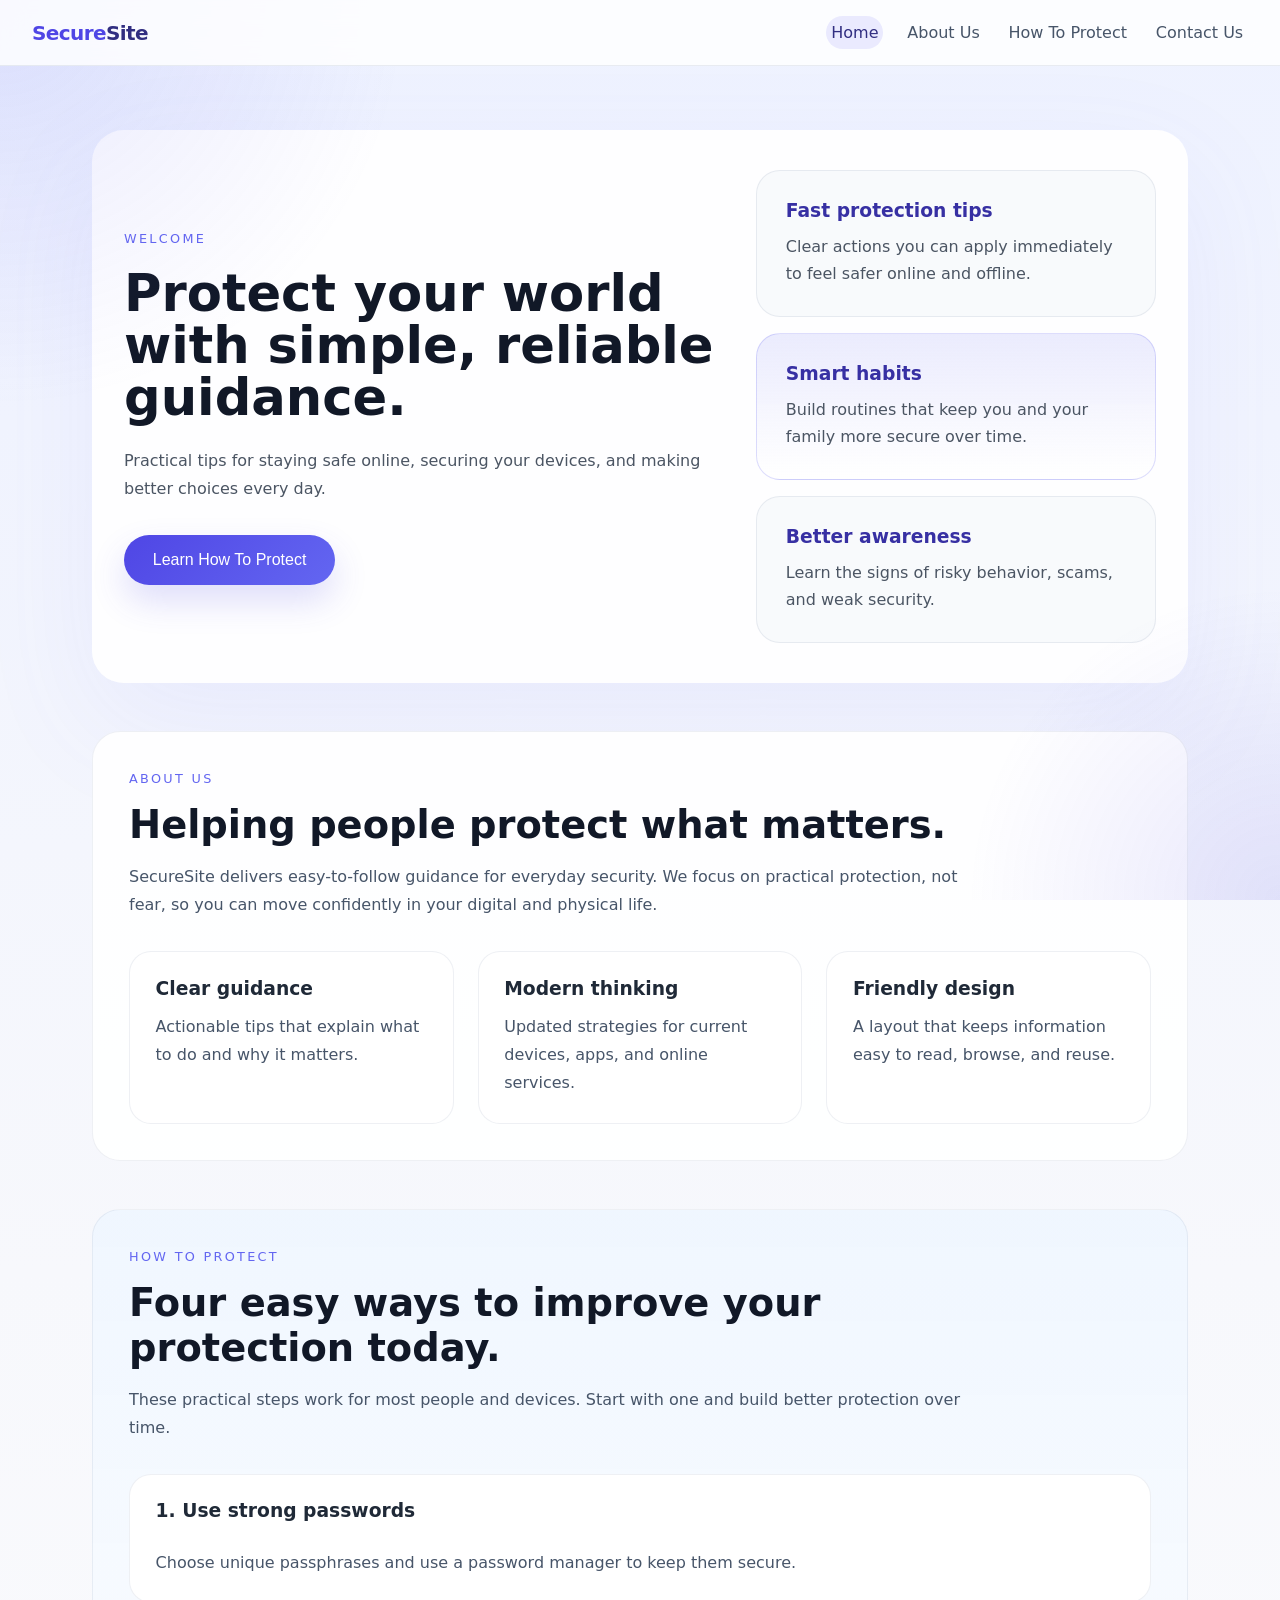
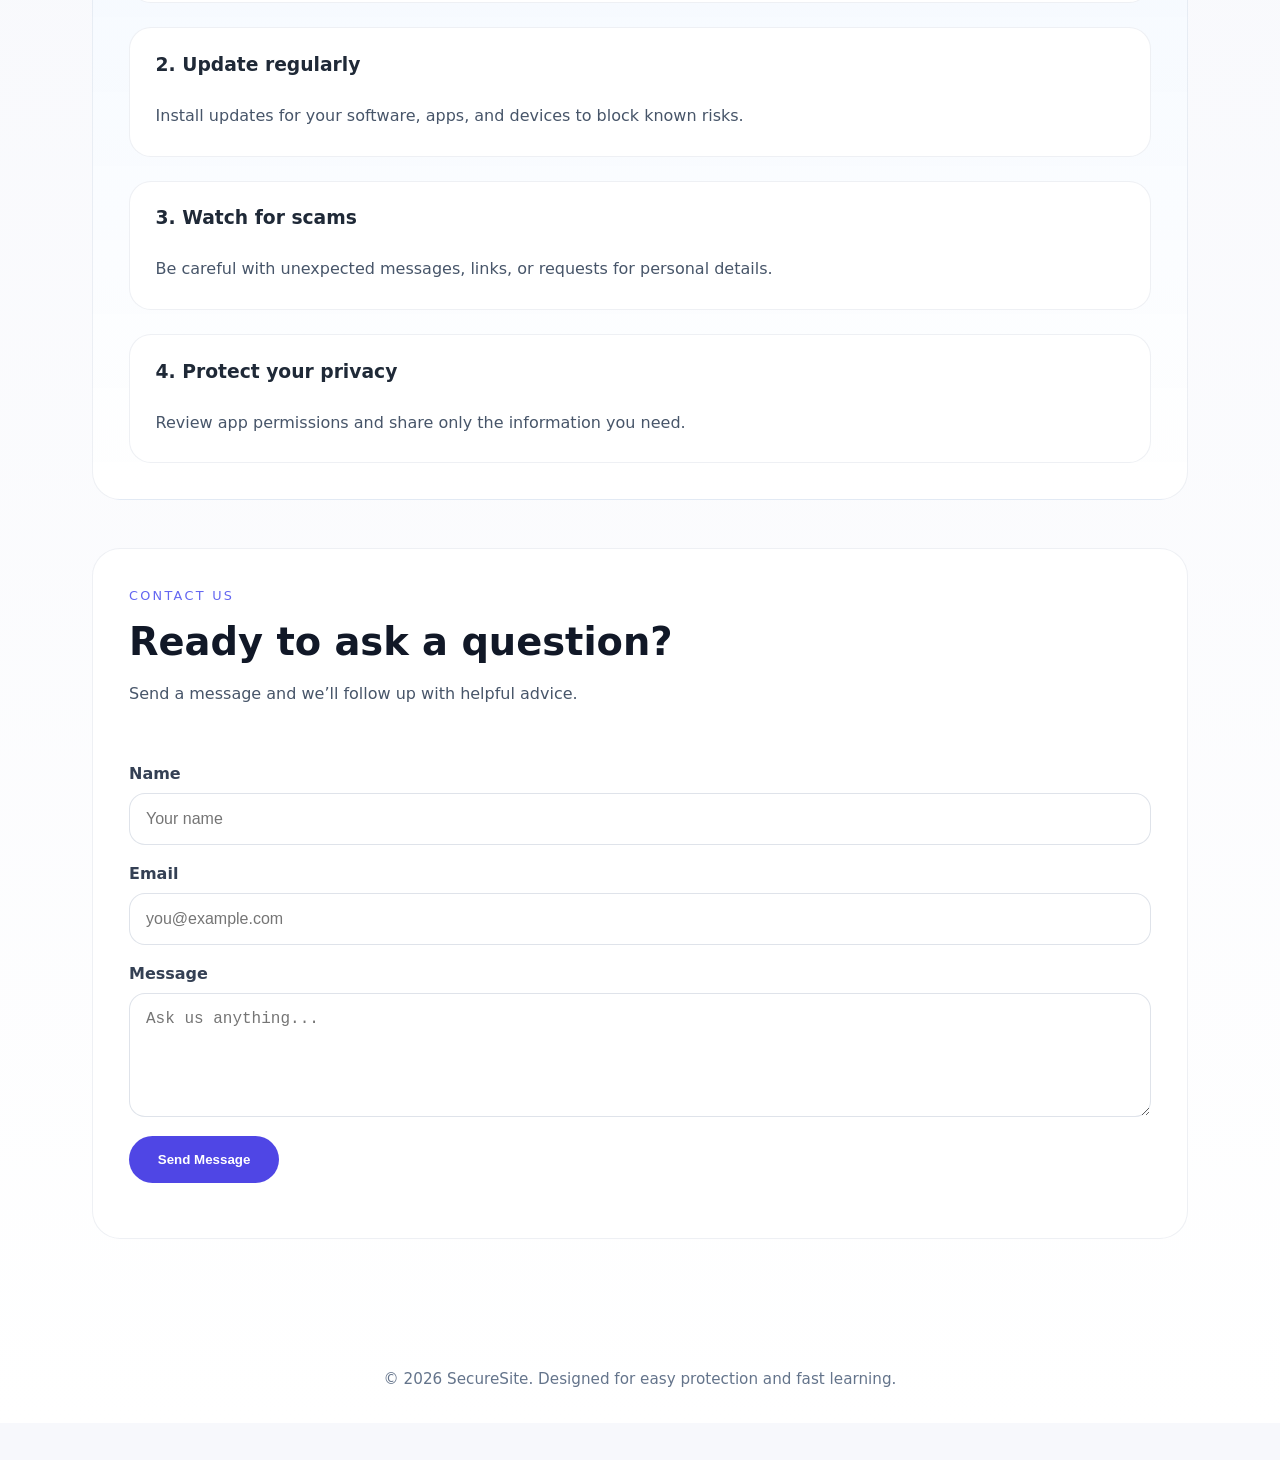
==== homePage.html @ f21cf031 "Add files via upload" ====
<!DOCTYPE html>
<html lang="en">
<head>
  <meta charset="UTF-8">
  <meta name="viewport" content="width=device-width, initial-scale=1.0">
  <title>SecureSite - Home</title>
  <link rel="stylesheet" href="style.css">
  <script src="script.js"></script>
</head>
<body>
  <header class="site-header">
    <div class="brand">
      <a href="#home"><span>Secure</span>Site</a>
    </div>
    <nav class="site-nav">
      <a class="nav-link active" href="#home">Home</a>
      <a class="nav-link" href="#about">About Us</a>
      <a class="nav-link" href="#protect">How To Protect</a>
      <a class="nav-link" href="#contact">Contact Us</a>
    </nav>
  </header>

  <main>
    <section id="home" class="hero">
      <div class="hero-copy">
        <p class="eyebrow">Welcome</p>
        <h1>Protect your world with simple, reliable guidance.</h1>
        <p>Practical tips for staying safe online, securing your devices, and making better choices every day.</p>
        <button class="hero-button">Learn How To Protect</button>
      </div>
      <div class="hero-visual">
        <div class="hero-card">
          <h3>Fast protection tips</h3>
          <p>Clear actions you can apply immediately to feel safer online and offline.</p>
        </div>
        <div class="hero-card highlight">
          <h3>Smart habits</h3>
          <p>Build routines that keep you and your family more secure over time.</p>
        </div>
        <div class="hero-card">
          <h3>Better awareness</h3>
          <p>Learn the signs of risky behavior, scams, and weak security.</p>
        </div>
      </div>
    </section>

    <section id="about" class="content-block">
      <div class="section-intro">
        <span class="section-label">About Us</span>
        <h2>Helping people protect what matters.</h2>
        <p>SecureSite delivers easy-to-follow guidance for everyday security. We focus on practical protection, not fear, so you can move confidently in your digital and physical life.</p>
      </div>
      <div class="feature-grid">
        <article class="feature-card">
          <h3>Clear guidance</h3>
          <p>Actionable tips that explain what to do and why it matters.</p>
        </article>
        <article class="feature-card">
          <h3>Modern thinking</h3>
          <p>Updated strategies for current devices, apps, and online services.</p>
        </article>
        <article class="feature-card">
          <h3>Friendly design</h3>
          <p>A layout that keeps information easy to read, browse, and reuse.</p>
        </article>
      </div>
    </section>

    <section id="protect" class="content-block alt">
      <div class="section-intro">
        <span class="section-label">How To Protect</span>
        <h2>Four easy ways to improve your protection today.</h2>
        <p>These practical steps work for most people and devices. Start with one and build better protection over time.</p>
      </div>
      <div class="steps-grid">
        <article class="step-card">
          <h3>1. Use strong passwords</h3>
          <p>Choose unique passphrases and use a password manager to keep them secure.</p>
        </article>
        <article class="step-card">
          <h3>2. Update regularly</h3>
          <p>Install updates for your software, apps, and devices to block known risks.</p>
        </article>
        <article class="step-card">
          <h3>3. Watch for scams</h3>
          <p>Be careful with unexpected messages, links, or requests for personal details.</p>
        </article>
        <article class="step-card">
          <h3>4. Protect your privacy</h3>
          <p>Review app permissions and share only the information you need.</p>
        </article>
      </div>
    </section>

    <section id="contact" class="content-block contact-section">
      <div class="section-intro">
        <span class="section-label">Contact Us</span>
        <h2>Ready to ask a question?</h2>
        <p>Send a message and we’ll follow up with helpful advice.</p>
      </div>
      <form id="contact-form">
        <div class="form-row">
          <label for="name">Name</label>
          <input type="text" id="name" name="name" placeholder="Your name" required>
        </div>
        <div class="form-row">
          <label for="email">Email</label>
          <input type="email" id="email" name="email" placeholder="you@example.com" required>
        </div>
        <div class="form-row">
          <label for="message">Message</label>
          <textarea id="message" name="message" rows="5" placeholder="Ask us anything..." required></textarea>
        </div>
        <button type="submit" class="submit-button">Send Message</button>
        <p class="form-message"></p>
      </form>
    </section>
  </main>

  <footer class="site-footer">
    <p>&copy; 2026 SecureSite. Designed for easy protection and fast learning.</p>
  </footer>
</body>
</html>
---- style.css ----
:root {
  color-scheme: light;
  font-family: Inter, system-ui, -apple-system, BlinkMacSystemFont, 'Segoe UI', sans-serif;
  color: #1f2937;
  background: #f7f8fc;
}

* {
  box-sizing: border-box;
}

html {
  scroll-behavior: smooth;
}

body {
  margin: 0;
  min-height: 100%;
  background: linear-gradient(180deg, #eef2ff 0%, #f7f8fc 42%, #ffffff 100%);
}

body::before {
  content: '';
  position: fixed;
  inset: 0;
  background-image: radial-gradient(circle at top left, rgba(99, 102, 241, 0.14), transparent 26%),
    radial-gradient(circle at bottom right, rgba(79, 70, 229, 0.12), transparent 20%);
  pointer-events: none;
}

.site-header {
  position: sticky;
  top: 0;
  z-index: 10;
  display: flex;
  justify-content: space-between;
  align-items: center;
  padding: 1rem 2rem;
  backdrop-filter: blur(12px);
  background: rgba(255, 255, 255, 0.82);
  border-bottom: 1px solid rgba(148, 163, 184, 0.2);
}

.brand a {
  font-weight: 800;
  letter-spacing: -0.03em;
  text-decoration: none;
  color: #312e81;
  font-size: 1.25rem;
}

.brand span {
  color: #4f46e5;
}

.site-nav {
  display: flex;
  gap: 1.2rem;
  flex-wrap: wrap;
}

.site-nav a {
  color: #475569;
  text-decoration: none;
  font-weight: 500;
  padding: 0.45rem 0.3rem;
  border-radius: 999px;
  transition: background 0.2s ease, color 0.2s ease;
}

.site-nav a:hover,
.site-nav a.active {
  color: #312e81;
  background: rgba(99, 102, 241, 0.12);
}

main {
  padding: 1.5rem 2rem 3rem;
  max-width: 1160px;
  margin: 0 auto;
}

.hero {
  display: grid;
  grid-template-columns: minmax(0, 1.2fr) minmax(320px, 0.8fr);
  gap: 2rem;
  align-items: center;
  margin-top: 2.5rem;
  padding: 2.5rem 2rem;
  background: rgba(255, 255, 255, 0.95);
  border-radius: 32px;
  box-shadow: 0 40px 120px rgba(99, 102, 241, 0.08);
}

.hero-copy .eyebrow {
  margin: 0 0 1rem;
  display: inline-block;
  letter-spacing: 0.18em;
  font-size: 0.8rem;
  text-transform: uppercase;
  color: #6366f1;
}

.hero-copy h1 {
  margin: 0;
  font-size: clamp(2.25rem, 4vw, 3.75rem);
  line-height: 1.02;
  color: #111827;
}

.hero-copy p {
  margin: 1.5rem 0 2rem;
  max-width: 38rem;
  line-height: 1.75;
  color: #4b5563;
}

.hero-button {
  border: none;
  border-radius: 999px;
  padding: 1rem 1.8rem;
  font-size: 1rem;
  background: linear-gradient(135deg, #4f46e5, #6366f1);
  color: #ffffff;
  cursor: pointer;
  box-shadow: 0 16px 34px rgba(79, 70, 229, 0.18);
  transition: transform 0.2s ease, box-shadow 0.2s ease;
}

.hero-button:hover {
  transform: translateY(-1px);
  box-shadow: 0 20px 40px rgba(79, 70, 229, 0.22);
}

.hero-visual {
  display: grid;
  gap: 1rem;
}

.hero-card {
  padding: 1.8rem;
  border-radius: 24px;
  background: #f8fafc;
  border: 1px solid rgba(148, 163, 184, 0.18);
}

.hero-card.highlight {
  background: linear-gradient(180deg, rgba(99, 102, 241, 0.12), rgba(255, 255, 255, 0.9));
  border-color: rgba(99, 102, 241, 0.22);
}

.hero-card h3 {
  margin-top: 0;
  margin-bottom: 0.75rem;
  color: #3730a3;
}

.hero-card p {
  margin: 0;
  color: #4b5563;
  line-height: 1.7;
}

.content-block {
  margin-top: 3rem;
  padding: 2.25rem;
  background: rgba(255, 255, 255, 0.9);
  border-radius: 28px;
  border: 1px solid rgba(148, 163, 184, 0.16);
}

.content-block.alt {
  background: linear-gradient(180deg, rgba(239, 246, 255, 0.95), rgba(255, 255, 255, 0.9));
}

.section-intro {
  max-width: 52rem;
}

.section-label {
  display: inline-block;
  margin-bottom: 1rem;
  text-transform: uppercase;
  letter-spacing: 0.18em;
  color: #6366f1;
  font-size: 0.8rem;
}

.content-block h2 {
  margin: 0 0 1rem;
  font-size: clamp(1.9rem, 3vw, 2.6rem);
  color: #111827;
}

.content-block p {
  margin: 0;
  color: #475569;
  line-height: 1.75;
}

.feature-grid,
.steps-grid {
  display: grid;
  gap: 1.5rem;
  margin-top: 2rem;
}

.feature-grid {
  grid-template-columns: repeat(3, minmax(0, 1fr));
}

.feature-card,
.step-card {
  padding: 1.6rem;
  border-radius: 22px;
  background: #ffffff;
  border: 1px solid rgba(148, 163, 184, 0.16);
}

.feature-card h3,
.step-card h3 {
  margin-top: 0;
  margin-bottom: 0.9rem;
  color: #1f2937;
}

.step-card {
  display: flex;
  flex-direction: column;
  gap: 0.8rem;
}

.contact-section {
  display: grid;
  gap: 2rem;
}

#contact-form {
  display: grid;
  gap: 1.2rem;
  margin-top: 1.5rem;
}

.form-row {
  display: grid;
  gap: 0.6rem;
}

label {
  font-weight: 600;
  color: #344054;
}

input,
textarea {
  width: 100%;
  border-radius: 16px;
  border: 1px solid rgba(148, 163, 184, 0.3);
  padding: 1rem 1rem;
  font-size: 1rem;
  color: #0f172a;
  background: #ffffff;
  outline: none;
  transition: border-color 0.2s ease, box-shadow 0.2s ease;
}

input:focus,
textarea:focus {
  border-color: rgba(99, 102, 241, 0.65);
  box-shadow: 0 0 0 4px rgba(99, 102, 241, 0.12);
}

.submit-button {
  justify-self: start;
  border: none;
  border-radius: 999px;
  padding: 1rem 1.8rem;
  background: #4f46e5;
  color: #fff;
  font-weight: 600;
  cursor: pointer;
  transition: transform 0.2s ease, filter 0.2s ease;
}

.submit-button:hover {
  filter: brightness(1.08);
  transform: translateY(-1px);
}

.form-message {
  margin: 0;
  color: #14532d;
  font-weight: 600;
  opacity: 0;
  transition: opacity 0.3s ease;
}

.form-message.visible {
  opacity: 1;
}

.site-footer {
  margin: 3rem auto 2rem;
  padding: 1.25rem 2rem;
  text-align: center;
  color: #64748b;
  font-size: 0.95rem;
}

@media (max-width: 900px) {
  .hero {
    grid-template-columns: 1fr;
  }

  .feature-grid {
    grid-template-columns: 1fr 1fr;
  }
}

@media (max-width: 680px) {
  .site-header {
    flex-direction: column;
    align-items: flex-start;
    gap: 1rem;
  }

  .site-nav {
    width: 100%;
    justify-content: space-between;
    flex-wrap: wrap;
  }

  main {
    padding: 1rem;
  }

  .feature-grid,
  .steps-grid {
    grid-template-columns: 1fr;
  }
}
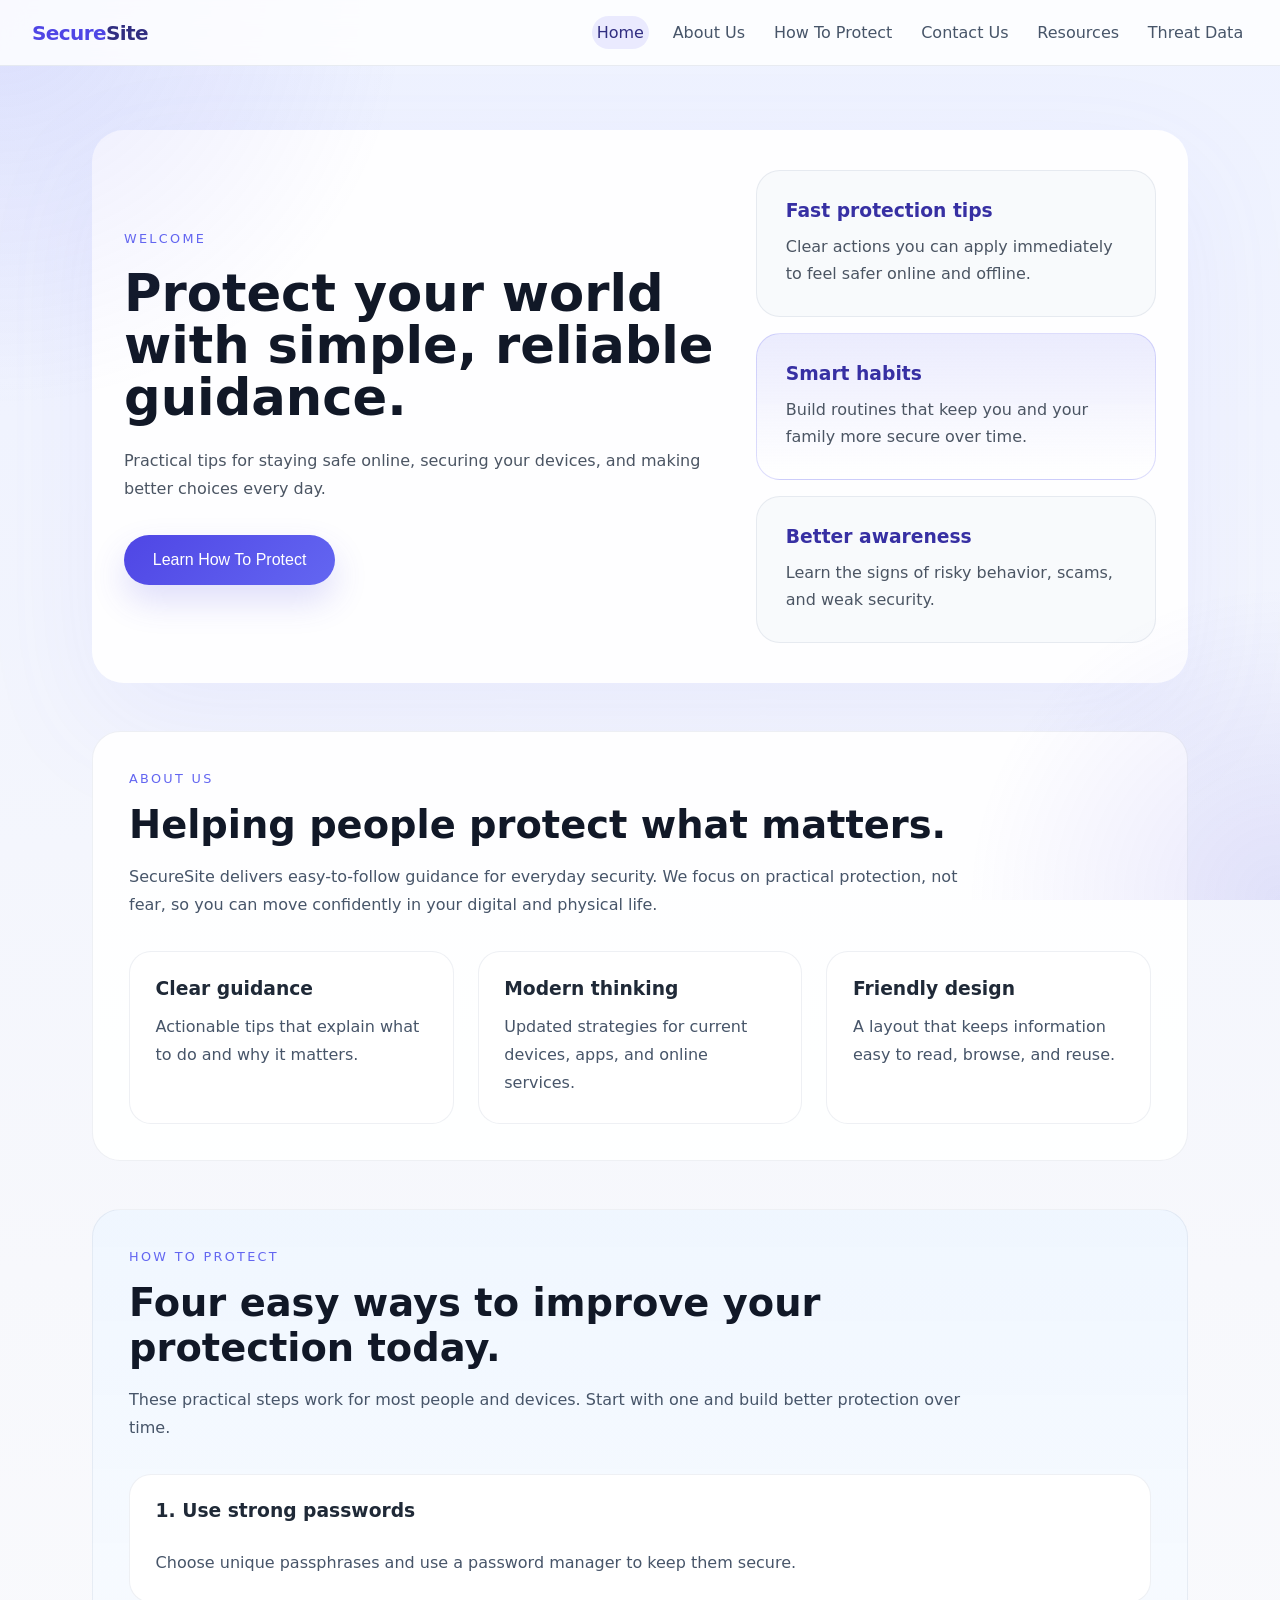
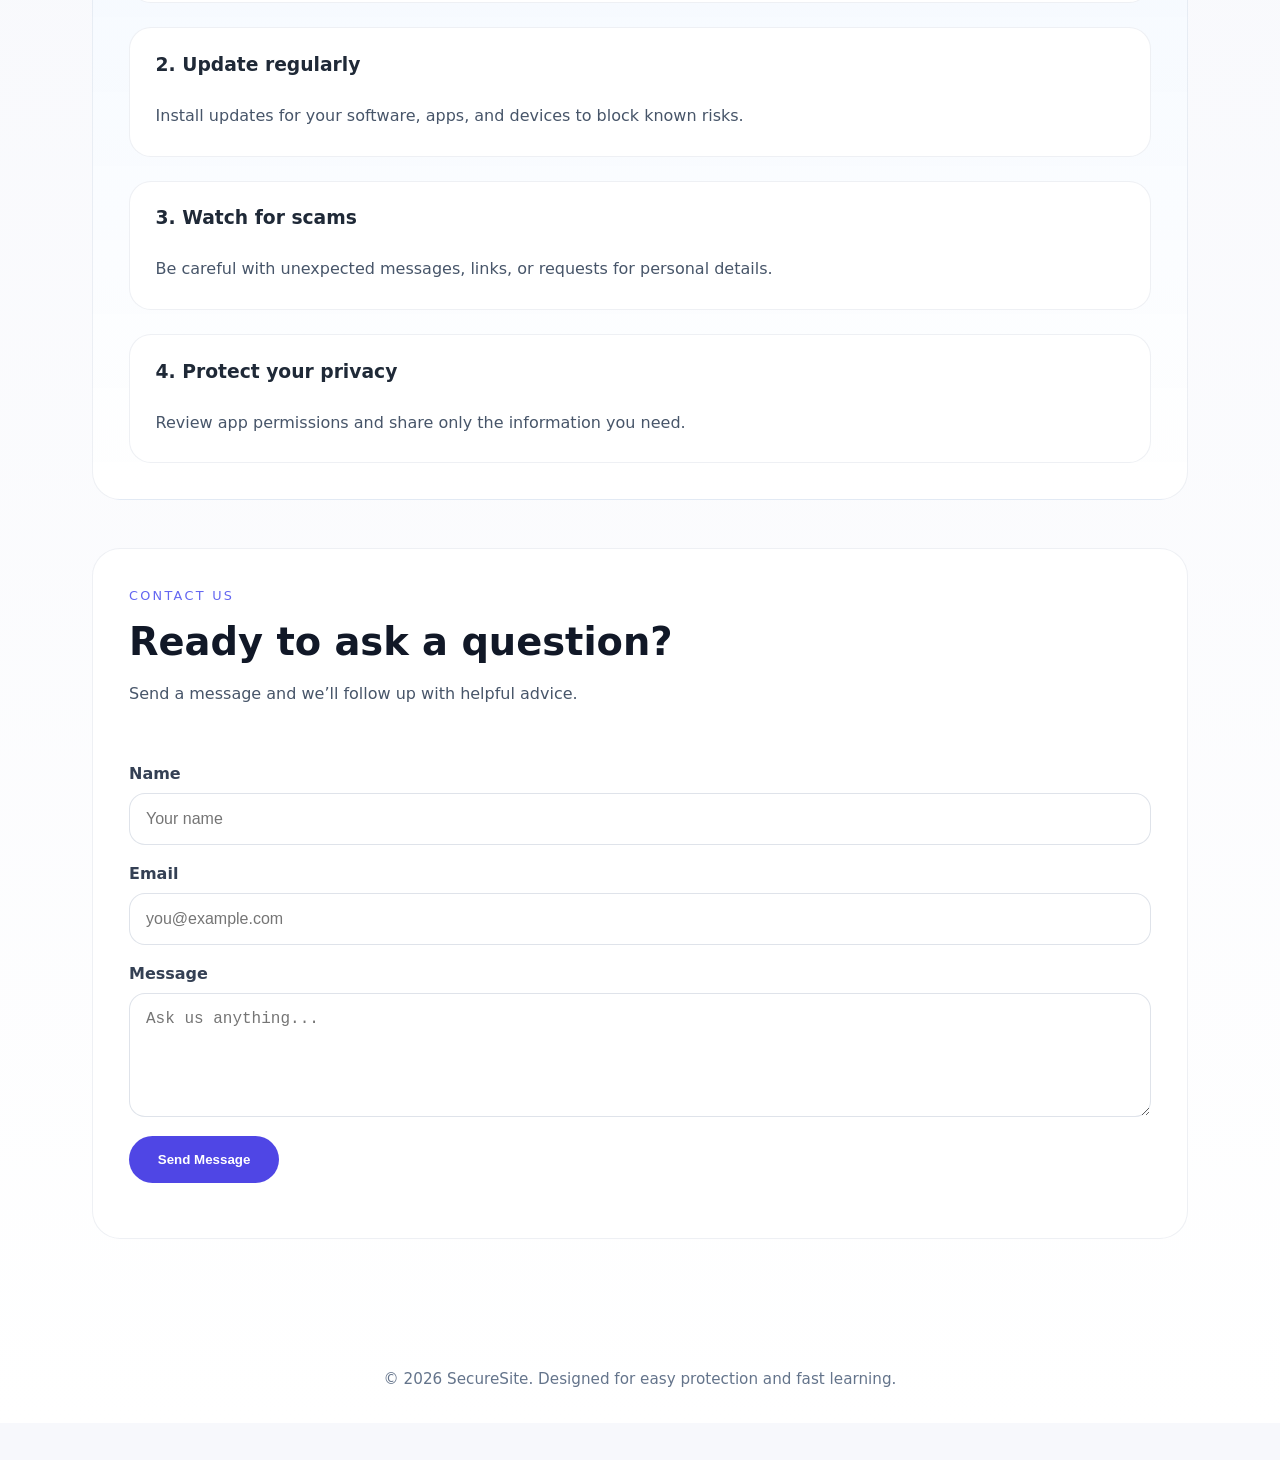
==== commit 255a1c0a: "Rename index.html to homePage.html" ====
--- a/homePage.html
+++ b/homePage.html
@@ -17,6 +17,8 @@
       <a class="nav-link" href="#about">About Us</a>
       <a class="nav-link" href="#protect">How To Protect</a>
       <a class="nav-link" href="#contact">Contact Us</a>
+      <a class="nav-link" href="resources.html">Resources</a>
+      <a class="nav-link" href="threatdata.html">Threat Data</a>
     </nav>
   </header>
 
@@ -26,7 +28,9 @@
         <p class="eyebrow">Welcome</p>
         <h1>Protect your world with simple, reliable guidance.</h1>
         <p>Practical tips for staying safe online, securing your devices, and making better choices every day.</p>
-        <button class="hero-button">Learn How To Protect</button>
+        <a href="https://www.virustotal.com/gui/home/upload">
+          <button class="hero-button">Learn How To Protect</button>
+        </a>
       </div>
       <div class="hero-visual">
         <div class="hero-card">
